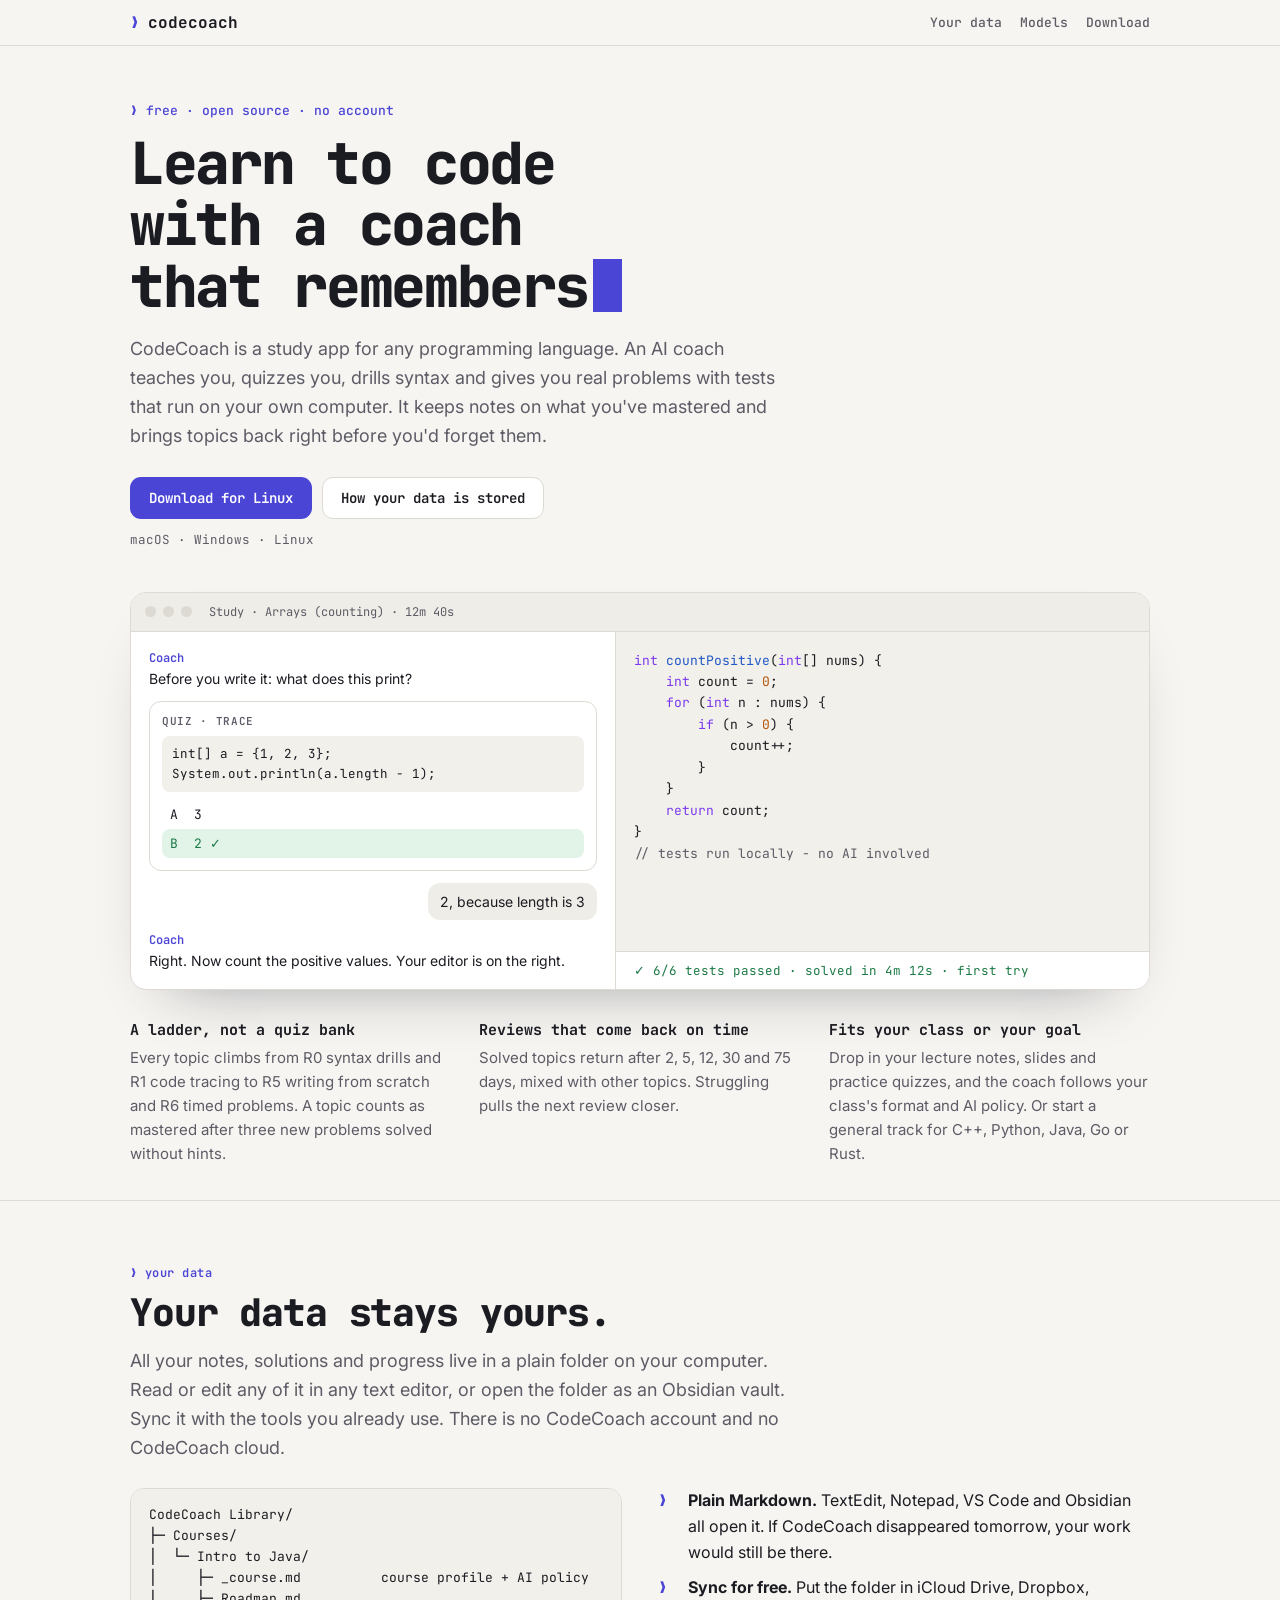
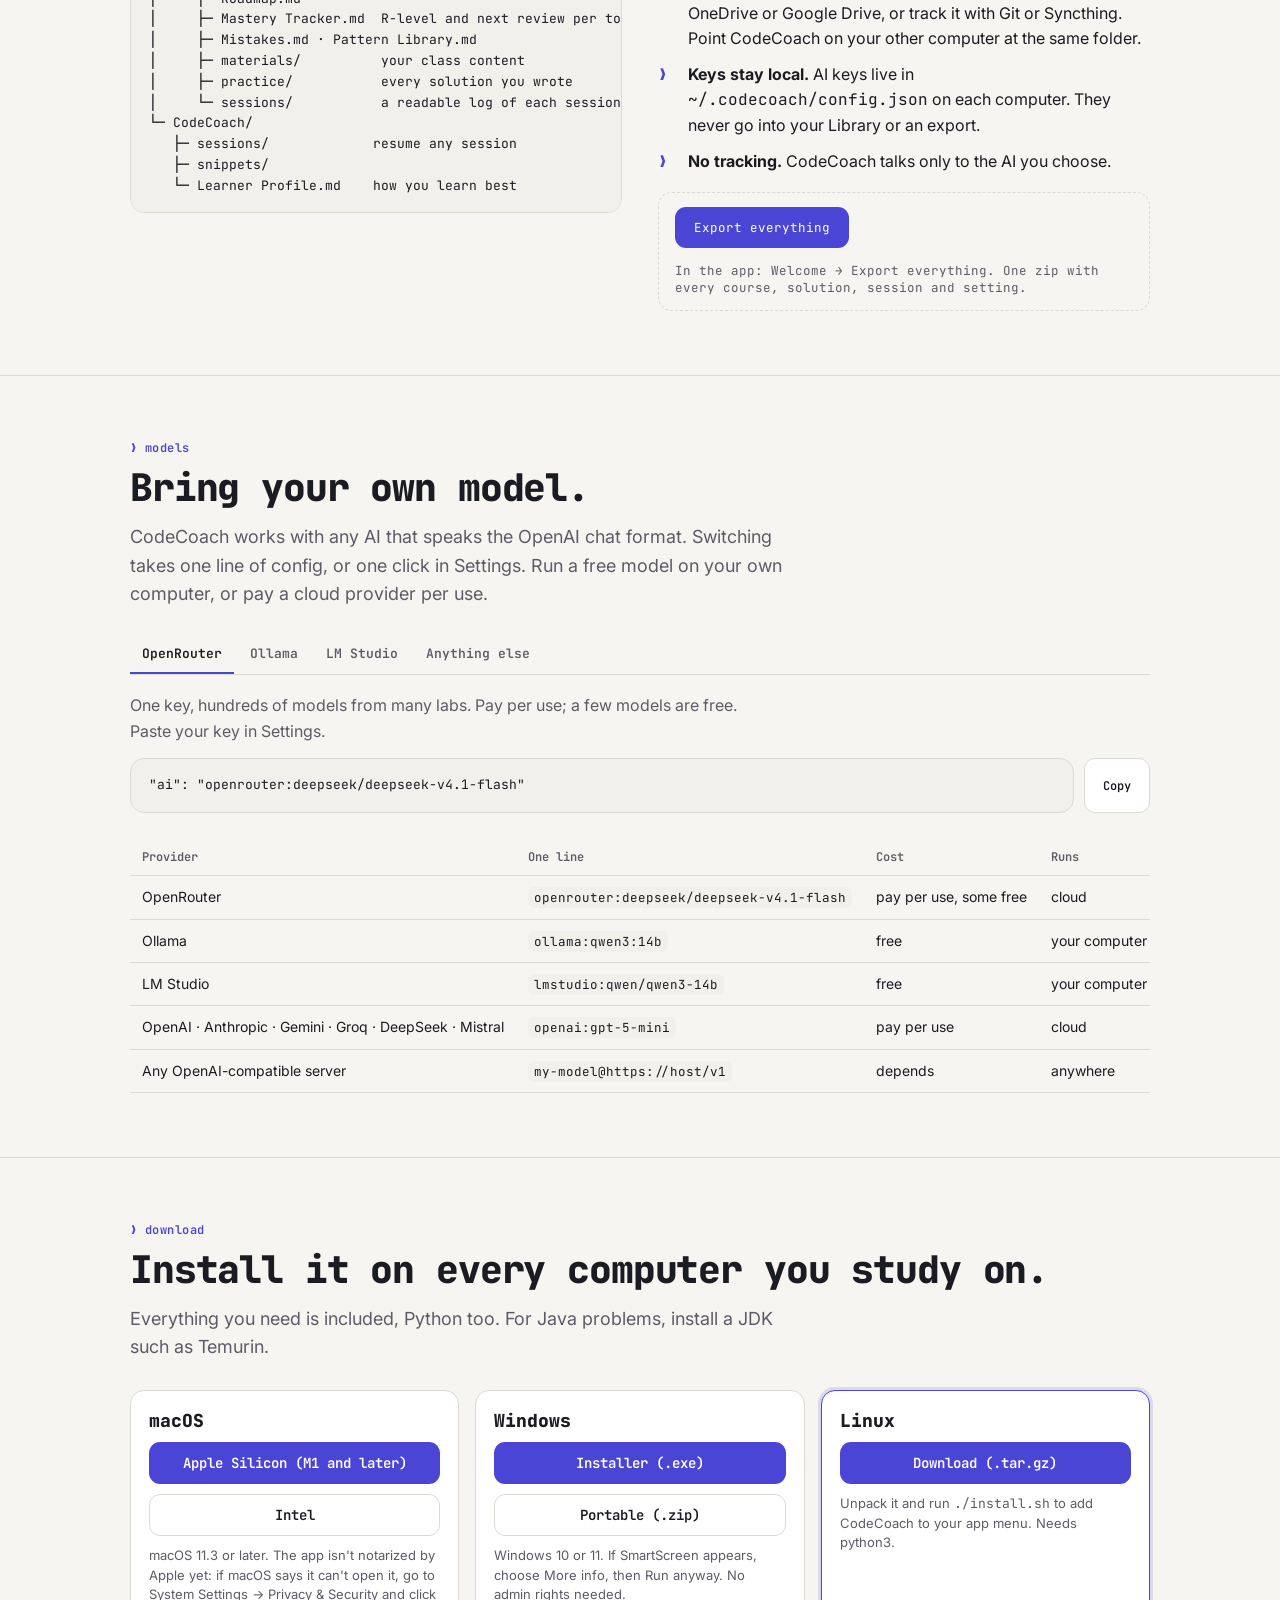
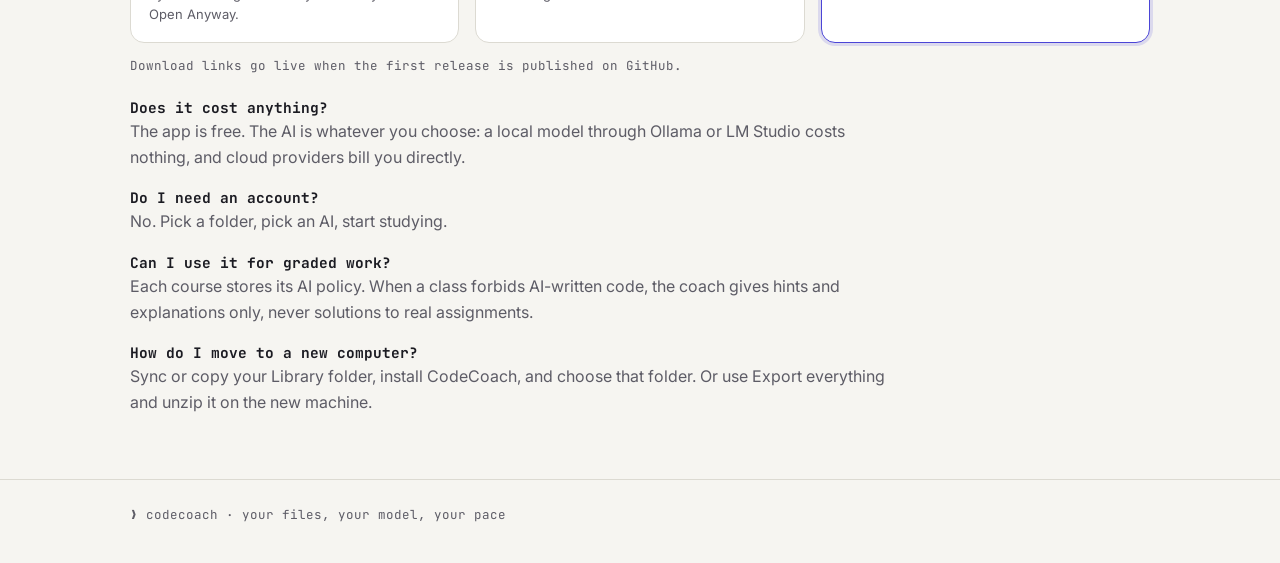
==== site/index.html @ cb44ed0d "CodeCoach 3.0" ====
<!doctype html>
<html lang="en" data-repo="">
<head>
<meta charset="utf-8">
<meta name="viewport" content="width=device-width, initial-scale=1, viewport-fit=cover">
<meta name="description" content="CodeCoach: a free study app for learning to code. Your notes stay in a plain folder you own, and you pick the AI.">
<link rel="icon" href="icon.png">
<title>CodeCoach</title>
<link rel="preconnect" href="https://fonts.googleapis.com">
<link rel="preconnect" href="https://fonts.gstatic.com" crossorigin>
<link rel="stylesheet" href="https://fonts.googleapis.com/css2?family=Inter:wght@400;500;600&family=JetBrains+Mono:wght@400;500;700;800&display=swap">
<style>
/* Layout: one reading column with a wide "app window" moment in the hero; sections separated by hairlines, mono labels as terminal prompts. */
:root {
  --bg: #f6f5f1; --surface: #ffffff; --surface-2: #eeede7; --line: #dcdad2;
  --text: #1b1b22; --muted: #5d5c66; --accent: #4b45d6; --accent-ink: #ffffff;
  --good: #1d7a46; --good-bg: #e2f3e8; --code-bg: #f1f0ea; --syn-kw: #7c3aed; --syn-str: #0f7a5a; --syn-num: #b4540a; --syn-fn: #2257c7;
  --display: "JetBrains Mono", ui-monospace, "SF Mono", Menlo, Consolas, monospace;
  --body: "Inter", system-ui, -apple-system, "Segoe UI", Roboto, sans-serif;
  --mono: "JetBrains Mono", ui-monospace, "SF Mono", Menlo, Consolas, monospace;
  --radius: 14px;
}
@media (prefers-color-scheme: dark) {
  :root:not([data-theme="light"]) {
    --bg: #111118; --surface: #191922; --surface-2: #22222d; --line: #2e2e3b;
    --text: #ececf2; --muted: #a2a1b0; --accent: #8f8bff; --accent-ink: #12121a;
    --good: #5fd69a; --good-bg: #173326; --code-bg: #15151d; --syn-kw: #c49bff; --syn-str: #6fe0b4; --syn-num: #ffb366; --syn-fn: #7fb2ff;
    color-scheme: dark;
  }
}
:root[data-theme="dark"] {
  --bg: #111118; --surface: #191922; --surface-2: #22222d; --line: #2e2e3b;
  --text: #ececf2; --muted: #a2a1b0; --accent: #8f8bff; --accent-ink: #12121a;
  --good: #5fd69a; --good-bg: #173326; --code-bg: #15151d; --syn-kw: #c49bff; --syn-str: #6fe0b4; --syn-num: #ffb366; --syn-fn: #7fb2ff;
  color-scheme: dark;
}
* { box-sizing: border-box; }
body { background: var(--bg); color: var(--text); font: 16px/1.6 var(--body); margin: 0; }
a { color: var(--accent); }
code, pre { font-family: var(--mono); }
.wrap { max-width: 1060px; margin: 0 auto; padding-inline: 20px; }
:focus-visible { outline: 2px solid var(--accent); outline-offset: 3px; border-radius: 6px; }

/* nav */
.nav { position: sticky; top: env(safe-area-inset-top, 0px); z-index: 5; background: var(--bg); border-bottom: 1px solid var(--line); }
.nav .wrap { display: flex; align-items: center; gap: 22px; padding-block: 12px; flex-wrap: wrap; }
.brand { font: 700 16px var(--display); color: var(--text); text-decoration: none; display: flex; align-items: center; gap: 8px; }
.brand b { color: var(--accent); }
.nav .links { display: flex; gap: 18px; margin-left: auto; flex-wrap: wrap; }
.nav .links a { color: var(--muted); text-decoration: none; font: 500 13px var(--mono); }
.nav .links a:hover { color: var(--text); }

/* buttons */
.btn { display: inline-flex; align-items: center; gap: 8px; padding: 11px 18px; border-radius: 11px; font: 600 14px var(--mono); text-decoration: none;
  border: 1px solid var(--line); color: var(--text); background: var(--surface); cursor: pointer; }
.btn.primary { background: var(--accent); color: var(--accent-ink); border-color: transparent; }
.btn:hover { filter: brightness(1.05); }
.row { display: flex; gap: 10px; flex-wrap: wrap; align-items: center; }

/* hero */
.hero { padding-block: 56px 20px; }
.prompt { font: 500 13px var(--mono); color: var(--accent); margin: 0 0 14px; }
h1 { font: 800 clamp(32px, 5.4vw, 58px)/1.06 var(--display); letter-spacing: -0.04em; margin: 0 0 18px; text-wrap: balance; max-width: 15ch; }
h1 .caret { display: inline-block; width: .5em; height: .9em; background: var(--accent); vertical-align: -0.08em; margin-left: .1em; animation: blink 1.1s steps(1) 4; }
@keyframes blink { 50% { opacity: 0; } }
.lead { font-size: 18px; color: var(--muted); max-width: 60ch; margin: 0 0 26px; }
.hero .note { font: 12.5px var(--mono); color: var(--muted); margin-top: 12px; }

/* app window mock */
.window { margin-top: 44px; border: 1px solid var(--line); border-radius: 16px; background: var(--surface); overflow: hidden; box-shadow: 0 30px 60px -40px rgba(20, 20, 40, .45); }
.window .bar { display: flex; gap: 7px; padding: 11px 14px; border-bottom: 1px solid var(--line); background: var(--surface-2); align-items: center; }
.window .bar i { width: 11px; height: 11px; border-radius: 50%; background: var(--line); display: block; }
.window .bar span { margin-left: 10px; font: 12px var(--mono); color: var(--muted); }
.panes { display: grid; grid-template-columns: 1fr 1.1fr; min-height: 300px; }
.chat { padding: 18px; display: flex; flex-direction: column; gap: 12px; border-right: 1px solid var(--line); min-width: 0; }
.msg { font-size: 14px; line-height: 1.5; max-width: 95%; }
.msg.coach { color: var(--text); }
.msg.coach b { font: 600 12px var(--mono); color: var(--accent); display: block; margin-bottom: 2px; }
.msg.you { align-self: flex-end; background: var(--surface-2); padding: 8px 12px; border-radius: 12px; }
.card { border: 1px solid var(--line); border-radius: 12px; padding: 12px; font-size: 13.5px; }
.card .k { font: 600 11px var(--mono); color: var(--muted); text-transform: uppercase; letter-spacing: .06em; }
.card code { display: block; white-space: pre; overflow-x: auto; background: var(--code-bg); padding: 8px 10px; border-radius: 8px; margin: 8px 0; font-size: 12.5px; }
.opt { display: flex; gap: 8px; align-items: center; padding: 6px 8px; border-radius: 8px; font: 13px var(--mono); }
.opt.right { background: var(--good-bg); color: var(--good); }
.editor { background: var(--code-bg); display: flex; flex-direction: column; min-width: 0; }
.editor pre { margin: 0; padding: 18px; font-size: 13px; line-height: 1.65; overflow-x: auto; flex: 1; }
.kw { color: var(--syn-kw); } .st { color: var(--syn-str); } .nm { color: var(--syn-num); } .fn { color: var(--syn-fn); } .cm { color: var(--muted); }
.tests { border-top: 1px solid var(--line); padding: 10px 18px; font: 12.5px var(--mono); color: var(--good); background: var(--surface); }

/* sections */
section.sec { border-top: 1px solid var(--line); padding-block: 64px; }
.label { font: 600 12px var(--mono); color: var(--accent); letter-spacing: .04em; margin: 0 0 10px; }
h2 { font: 800 clamp(26px, 3.6vw, 38px)/1.12 var(--display); letter-spacing: -0.03em; margin: 0 0 14px; text-wrap: balance; }
h3 { font: 700 15px var(--mono); margin: 0 0 6px; }
p { margin: 0 0 14px; }
.cols { display: grid; grid-template-columns: repeat(3, minmax(0, 1fr)); gap: 28px; margin-top: 30px; }
.cols p { color: var(--muted); font-size: 15px; }
.split { display: grid; grid-template-columns: 1fr 1fr; gap: 36px; align-items: start; margin-top: 26px; }
.split > * { min-width: 0; }
pre.block { background: var(--code-bg); border: 1px solid var(--line); border-radius: var(--radius); padding: 16px 18px; font-size: 13px; line-height: 1.6; overflow-x: auto; margin: 0; }
ul.plain { list-style: none; padding: 0; margin: 0; display: grid; gap: 10px; }
ul.plain li { display: grid; grid-template-columns: 22px 1fr; gap: 8px; }
ul.plain li::before { content: "❯"; color: var(--accent); font-family: var(--mono); }
.export { display: flex; gap: 14px; align-items: center; flex-wrap: wrap; margin-top: 18px; padding: 14px 16px; border: 1px dashed var(--line); border-radius: var(--radius); }
.export .btn { pointer-events: none; }
.export span { font: 12.5px var(--mono); color: var(--muted); }

/* models */
.tabs { display: flex; gap: 4px; flex-wrap: wrap; border-bottom: 1px solid var(--line); margin-top: 26px; }
.tabs button { font: 600 13px var(--mono); color: var(--muted); background: none; border: 0; border-bottom: 2px solid transparent; padding: 10px 12px; cursor: pointer; }
.tabs button[aria-selected="true"] { color: var(--text); border-bottom-color: var(--accent); }
.tabpanel { padding-top: 18px; }
.tabpanel p { color: var(--muted); max-width: 64ch; }
.line { display: flex; gap: 10px; align-items: stretch; flex-wrap: wrap; }
.line pre { flex: 1; min-width: 0; }
.copy { font: 600 12px var(--mono); }
table { border-collapse: collapse; width: 100%; font-size: 14px; }
.tablewrap { overflow-x: auto; margin-top: 26px; }
th, td { text-align: left; padding: 10px 12px; border-bottom: 1px solid var(--line); white-space: nowrap; }
th { font: 600 12px var(--mono); color: var(--muted); }
td code { font-size: 12.5px; background: var(--code-bg); padding: 2px 6px; border-radius: 6px; }

/* downloads */
.dl { display: grid; grid-template-columns: repeat(3, minmax(0, 1fr)); gap: 16px; margin-top: 28px; }
.dl > div { border: 1px solid var(--line); border-radius: var(--radius); padding: 18px; background: var(--surface); display: flex; flex-direction: column; gap: 10px; min-width: 0; }
.dl > div.mine { border-color: var(--accent); box-shadow: 0 0 0 3px color-mix(in srgb, var(--accent) 16%, transparent); }
.dl .os { font: 800 18px var(--display); }
.dl .btn { justify-content: center; }
.dl small { color: var(--muted); font-size: 13px; line-height: 1.5; }
.pending { font: 12.5px var(--mono); color: var(--muted); margin-top: 14px; }
.faq { display: grid; gap: 18px; margin-top: 24px; max-width: 760px; }
.faq b { display: block; font: 700 14.5px var(--mono); margin-bottom: 2px; }
.faq p { color: var(--muted); margin: 0; }
footer { border-top: 1px solid var(--line); padding-block: 26px 40px; font: 12.5px var(--mono); color: var(--muted); }

@media (max-width: 820px) {
  .panes, .split, .cols, .dl { grid-template-columns: 1fr; }
  .chat { border-right: 0; border-bottom: 1px solid var(--line); }
  .nav .links { margin-left: 0; }
}
@media (prefers-reduced-motion: reduce) { h1 .caret { animation: none; } }
</style>

</head>
<body>
<header class="nav">
  <div class="wrap">
    <a class="brand" href="#top"><b>❯</b> codecoach</a>
    <nav class="links">
      <a href="#data">Your data</a>
      <a href="#models">Models</a>
      <a href="#download">Download</a>
      <a href="#" id="srcLink">Source</a>
    </nav>
  </div>
</header>

<main id="top">
  <div class="wrap hero">
    <p class="prompt">❯ free · open source · no account</p>
    <h1>Learn to code with a coach that remembers<span class="caret"></span></h1>
    <p class="lead">CodeCoach is a study app for any programming language. An AI coach teaches you, quizzes you, drills syntax and gives you real problems with tests that run on your own computer. It keeps notes on what you've mastered and brings topics back right before you'd forget them.</p>
    <div class="row">
      <a class="btn primary" id="heroDl" href="#download">Download</a>
      <a class="btn" href="#data">How your data is stored</a>
    </div>
    <p class="note" id="heroNote">macOS · Windows · Linux</p>

    <div class="window" aria-label="CodeCoach app, example study session">
      <div class="bar"><i></i><i></i><i></i><span>Study · Arrays (counting) · 12m 40s</span></div>
      <div class="panes">
        <div class="chat">
          <div class="msg coach"><b>Coach</b>Before you write it: what does this print?</div>
          <div class="card">
            <div class="k">Quiz · trace</div>
            <code>int[] a = {1, 2, 3};
System.out.println(a.length - 1);</code>
            <div class="opt">A&nbsp; 3</div>
            <div class="opt right">B&nbsp; 2 ✓</div>
          </div>
          <div class="msg you">2, because length is 3</div>
          <div class="msg coach"><b>Coach</b>Right. Now count the positive values. Your editor is on the right.</div>
        </div>
        <div class="editor">
<pre><span class="kw">int</span> <span class="fn">countPositive</span>(<span class="kw">int</span>[] nums) {
    <span class="kw">int</span> count = <span class="nm">0</span>;
    <span class="kw">for</span> (<span class="kw">int</span> n : nums) {
        <span class="kw">if</span> (n &gt; <span class="nm">0</span>) {
            count++;
        }
    }
    <span class="kw">return</span> count;
}
<span class="cm">// tests run locally - no AI involved</span></pre>
          <div class="tests">✓ 6/6 tests passed · solved in 4m 12s · first try</div>
        </div>
      </div>
    </div>

    <div class="cols">
      <div><h3>A ladder, not a quiz bank</h3><p>Every topic climbs from R0 syntax drills and R1 code tracing to R5 writing from scratch and R6 timed problems. A topic counts as mastered after three new problems solved without hints.</p></div>
      <div><h3>Reviews that come back on time</h3><p>Solved topics return after 2, 5, 12, 30 and 75 days, mixed with other topics. Struggling pulls the next review closer.</p></div>
      <div><h3>Fits your class or your goal</h3><p>Drop in your lecture notes, slides and practice quizzes, and the coach follows your class's format and AI policy. Or start a general track for C++, Python, Java, Go or Rust.</p></div>
    </div>
  </div>

  <section class="sec" id="data">
    <div class="wrap">
      <p class="label">❯ your data</p>
      <h2>Your data stays yours.</h2>
      <p class="lead">All your notes, solutions and progress live in a plain folder on your computer. Read or edit any of it in any text editor, or open the folder as an Obsidian vault. Sync it with the tools you already use. There is no CodeCoach account and no CodeCoach cloud.</p>
      <div class="split">
        <pre class="block" aria-label="Library folder layout">CodeCoach Library/
├─ Courses/
│  └─ Intro to Java/
│     ├─ _course.md          course profile + AI policy
│     ├─ Roadmap.md
│     ├─ Mastery Tracker.md  R-level and next review per topic
│     ├─ Mistakes.md · Pattern Library.md
│     ├─ materials/          your class content
│     ├─ practice/           every solution you wrote
│     └─ sessions/           a readable log of each session
└─ CodeCoach/
   ├─ sessions/             resume any session
   ├─ snippets/
   └─ Learner Profile.md    how you learn best</pre>
        <div>
          <ul class="plain">
            <li><span><b>Plain Markdown.</b> TextEdit, Notepad, VS Code and Obsidian all open it. If CodeCoach disappeared tomorrow, your work would still be there.</span></li>
            <li><span><b>Sync for free.</b> Put the folder in iCloud Drive, Dropbox, OneDrive or Google Drive, or track it with Git or Syncthing. Point CodeCoach on your other computer at the same folder.</span></li>
            <li><span><b>Keys stay local.</b> AI keys live in <code>~/.codecoach/config.json</code> on each computer. They never go into your Library or an export.</span></li>
            <li><span><b>No tracking.</b> CodeCoach talks only to the AI you choose.</span></li>
          </ul>
          <div class="export">
            <span class="btn primary" aria-hidden="true">Export everything</span>
            <span>In the app: Welcome → Export everything. One zip with every course, solution, session and setting.</span>
          </div>
        </div>
      </div>
    </div>
  </section>

  <section class="sec" id="models">
    <div class="wrap">
      <p class="label">❯ models</p>
      <h2>Bring your own model.</h2>
      <p class="lead">CodeCoach works with any AI that speaks the OpenAI chat format. Switching takes one line of config, or one click in Settings. Run a free model on your own computer, or pay a cloud provider per use.</p>
      <div class="tabs" role="tablist" id="tabs">
        <button role="tab" id="t-openrouter" aria-selected="true" aria-controls="p-model">OpenRouter</button>
        <button role="tab" id="t-ollama" aria-selected="false" aria-controls="p-model">Ollama</button>
        <button role="tab" id="t-lmstudio" aria-selected="false" aria-controls="p-model">LM Studio</button>
        <button role="tab" id="t-any" aria-selected="false" aria-controls="p-model">Anything else</button>
      </div>
      <div class="tabpanel" id="p-model" role="tabpanel">
        <p id="modelText"></p>
        <div class="line"><pre class="block" id="modelLine"></pre><button class="btn copy" id="copyBtn" type="button">Copy</button></div>
      </div>
      <div class="tablewrap">
        <table>
          <thead><tr><th>Provider</th><th>One line</th><th>Cost</th><th>Runs</th></tr></thead>
          <tbody>
            <tr><td>OpenRouter</td><td><code>openrouter:deepseek/deepseek-v4.1-flash</code></td><td>pay per use, some free</td><td>cloud</td></tr>
            <tr><td>Ollama</td><td><code>ollama:qwen3:14b</code></td><td>free</td><td>your computer</td></tr>
            <tr><td>LM Studio</td><td><code>lmstudio:qwen/qwen3-14b</code></td><td>free</td><td>your computer</td></tr>
            <tr><td>OpenAI · Anthropic · Gemini · Groq · DeepSeek · Mistral</td><td><code>openai:gpt-5-mini</code></td><td>pay per use</td><td>cloud</td></tr>
            <tr><td>Any OpenAI-compatible server</td><td><code>my-model@https://host/v1</code></td><td>depends</td><td>anywhere</td></tr>
          </tbody>
        </table>
      </div>
    </div>
  </section>

  <section class="sec" id="download">
    <div class="wrap">
      <p class="label">❯ download</p>
      <h2>Install it on every computer you study on.</h2>
      <p class="lead">Everything you need is included, Python too. For Java problems, install a JDK such as Temurin.</p>
      <div class="dl">
        <div id="dl-mac">
          <div class="os">macOS</div>
          <a class="btn primary" data-asset="CodeCoach-macOS-AppleSilicon.dmg" href="#download">Apple Silicon (M1 and later)</a>
          <a class="btn" data-asset="CodeCoach-macOS-Intel.dmg" href="#download">Intel</a>
          <small>macOS 11.3 or later. The app isn't notarized by Apple yet: if macOS says it can't open it, go to System Settings → Privacy &amp; Security and click Open Anyway.</small>
        </div>
        <div id="dl-win">
          <div class="os">Windows</div>
          <a class="btn primary" data-asset="CodeCoach-Windows-Setup.exe" href="#download">Installer (.exe)</a>
          <a class="btn" data-asset="CodeCoach-Windows.zip" href="#download">Portable (.zip)</a>
          <small>Windows 10 or 11. If SmartScreen appears, choose More info, then Run anyway. No admin rights needed.</small>
        </div>
        <div id="dl-linux">
          <div class="os">Linux</div>
          <a class="btn primary" data-asset="CodeCoach-Linux.tar.gz" href="#download">Download (.tar.gz)</a>
          <small>Unpack it and run <code>./install.sh</code> to add CodeCoach to your app menu. Needs python3.</small>
        </div>
      </div>
      <p class="pending" id="pending" hidden>Download links go live when the first release is published on GitHub.</p>

      <div class="faq">
        <div><b>Does it cost anything?</b><p>The app is free. The AI is whatever you choose: a local model through Ollama or LM Studio costs nothing, and cloud providers bill you directly.</p></div>
        <div><b>Do I need an account?</b><p>No. Pick a folder, pick an AI, start studying.</p></div>
        <div><b>Can I use it for graded work?</b><p>Each course stores its AI policy. When a class forbids AI-written code, the coach gives hints and explanations only, never solutions to real assignments.</p></div>
        <div><b>How do I move to a new computer?</b><p>Sync or copy your Library folder, install CodeCoach, and choose that folder. Or use Export everything and unzip it on the new machine.</p></div>
      </div>
    </div>
  </section>
</main>

<footer>
  <div class="wrap">❯ codecoach · your files, your model, your pace</div>
</footer>

<script>
(function () {
  // Download links point at the latest GitHub release of the repo hosting this page (owner.github.io/repo).
  var repo = document.documentElement.getAttribute("data-repo") || "";
  var host = location.hostname, seg = location.pathname.split("/").filter(Boolean)[0];
  if (!repo && /\.github\.io$/.test(host)) repo = host.split(".")[0] + "/" + (seg || host);
  var src = document.getElementById("srcLink");
  if (repo) {
    var base = "https://github.com/" + repo;
    src.href = base;
    document.querySelectorAll("[data-asset]").forEach(function (a) { a.href = base + "/releases/latest/download/" + a.getAttribute("data-asset"); });
  } else {
    src.hidden = true;
    document.getElementById("pending").hidden = false;
  }
  // highlight this visitor's platform
  var ua = navigator.userAgent, os = /Mac/.test(ua) ? "mac" : /Win/.test(ua) ? "win" : /Linux|X11/.test(ua) ? "linux" : "";
  if (os) {
    document.getElementById("dl-" + os).classList.add("mine");
    var first = document.querySelector("#dl-" + os + " [data-asset]");
    var hero = document.getElementById("heroDl");
    hero.textContent = "Download for " + { mac: "macOS", win: "Windows", linux: "Linux" }[os];
    if (repo) hero.href = first.href;
  }
  // model tabs
  var M = {
    openrouter: ["One key, hundreds of models from many labs. Pay per use; a few models are free. Paste your key in Settings.", "\"ai\": \"openrouter:deepseek/deepseek-v4.1-flash\""],
    ollama: ["Free and private. Install Ollama, run `ollama pull qwen3:14b`, and CodeCoach finds it. Pick a model that supports tools, with a 32k context.", "\"ai\": \"ollama:qwen3:14b\""],
    lmstudio: ["Free and private. Download a model in LM Studio, start its local server from the Developer tab, then press Find models in CodeCoach.", "\"ai\": \"lmstudio:qwen/qwen3-14b\""],
    any: ["A provider that launches next year needs no update. Point CodeCoach at its OpenAI-compatible address, or add it once under \"providers\" in config.json.", "\"ai\": \"my-model@https://their-server.example/v1\""]
  };
  var tabs = document.querySelectorAll("#tabs button"), txt = document.getElementById("modelText"), line = document.getElementById("modelLine");
  function show(id) {
    tabs.forEach(function (t) { t.setAttribute("aria-selected", String(t.id === "t-" + id)); });
    txt.textContent = M[id][0]; line.textContent = M[id][1];
  }
  tabs.forEach(function (t) { t.addEventListener("click", function () { show(t.id.slice(2)); }); });
  show("openrouter");
  var copy = document.getElementById("copyBtn");
  copy.addEventListener("click", function () {
    var done = function () { copy.textContent = "Copied"; setTimeout(function () { copy.textContent = "Copy"; }, 1400); };
    try {
      navigator.clipboard.writeText(line.textContent).then(done, function () { selectText(); });
    } catch (e) { selectText(); }
  });
  function selectText() { var r = document.createRange(); r.selectNodeContents(line); var s = getSelection(); s.removeAllRanges(); s.addRange(r); }
})();
</script>
</body>
</html>
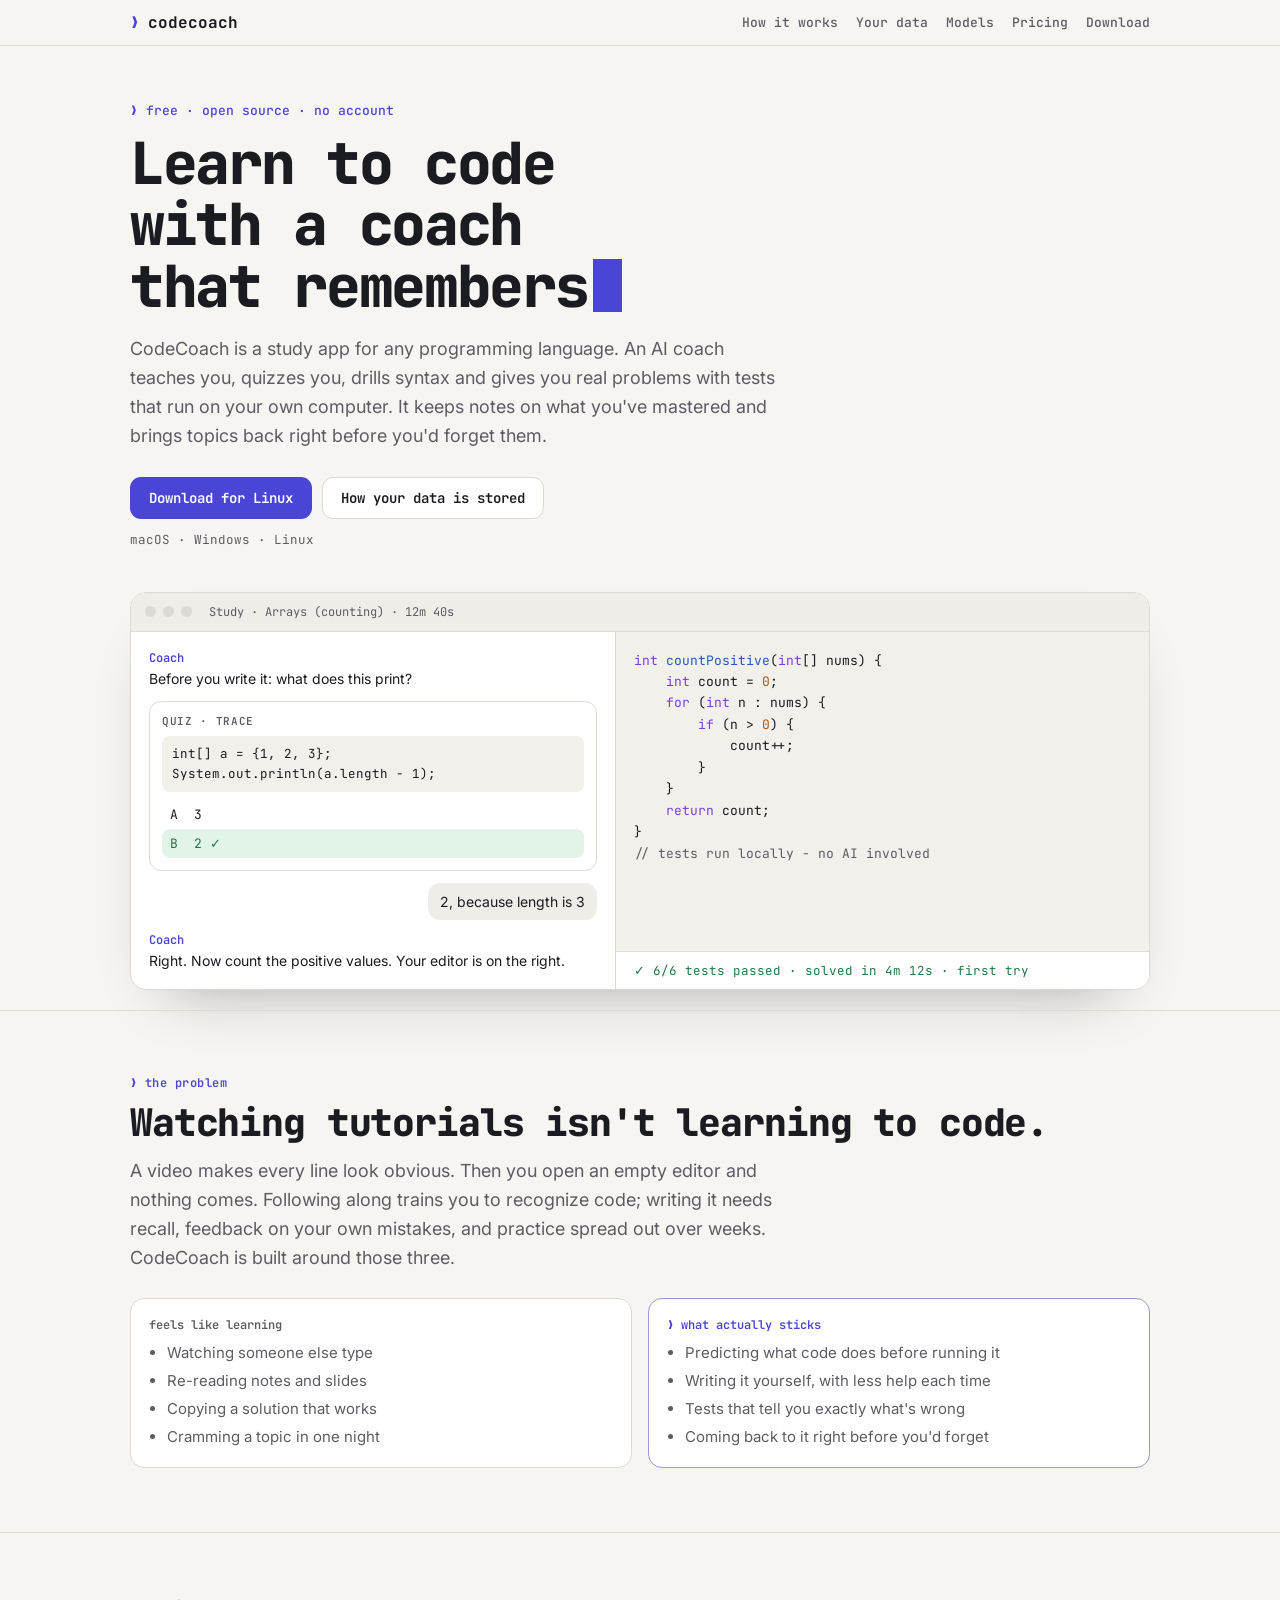
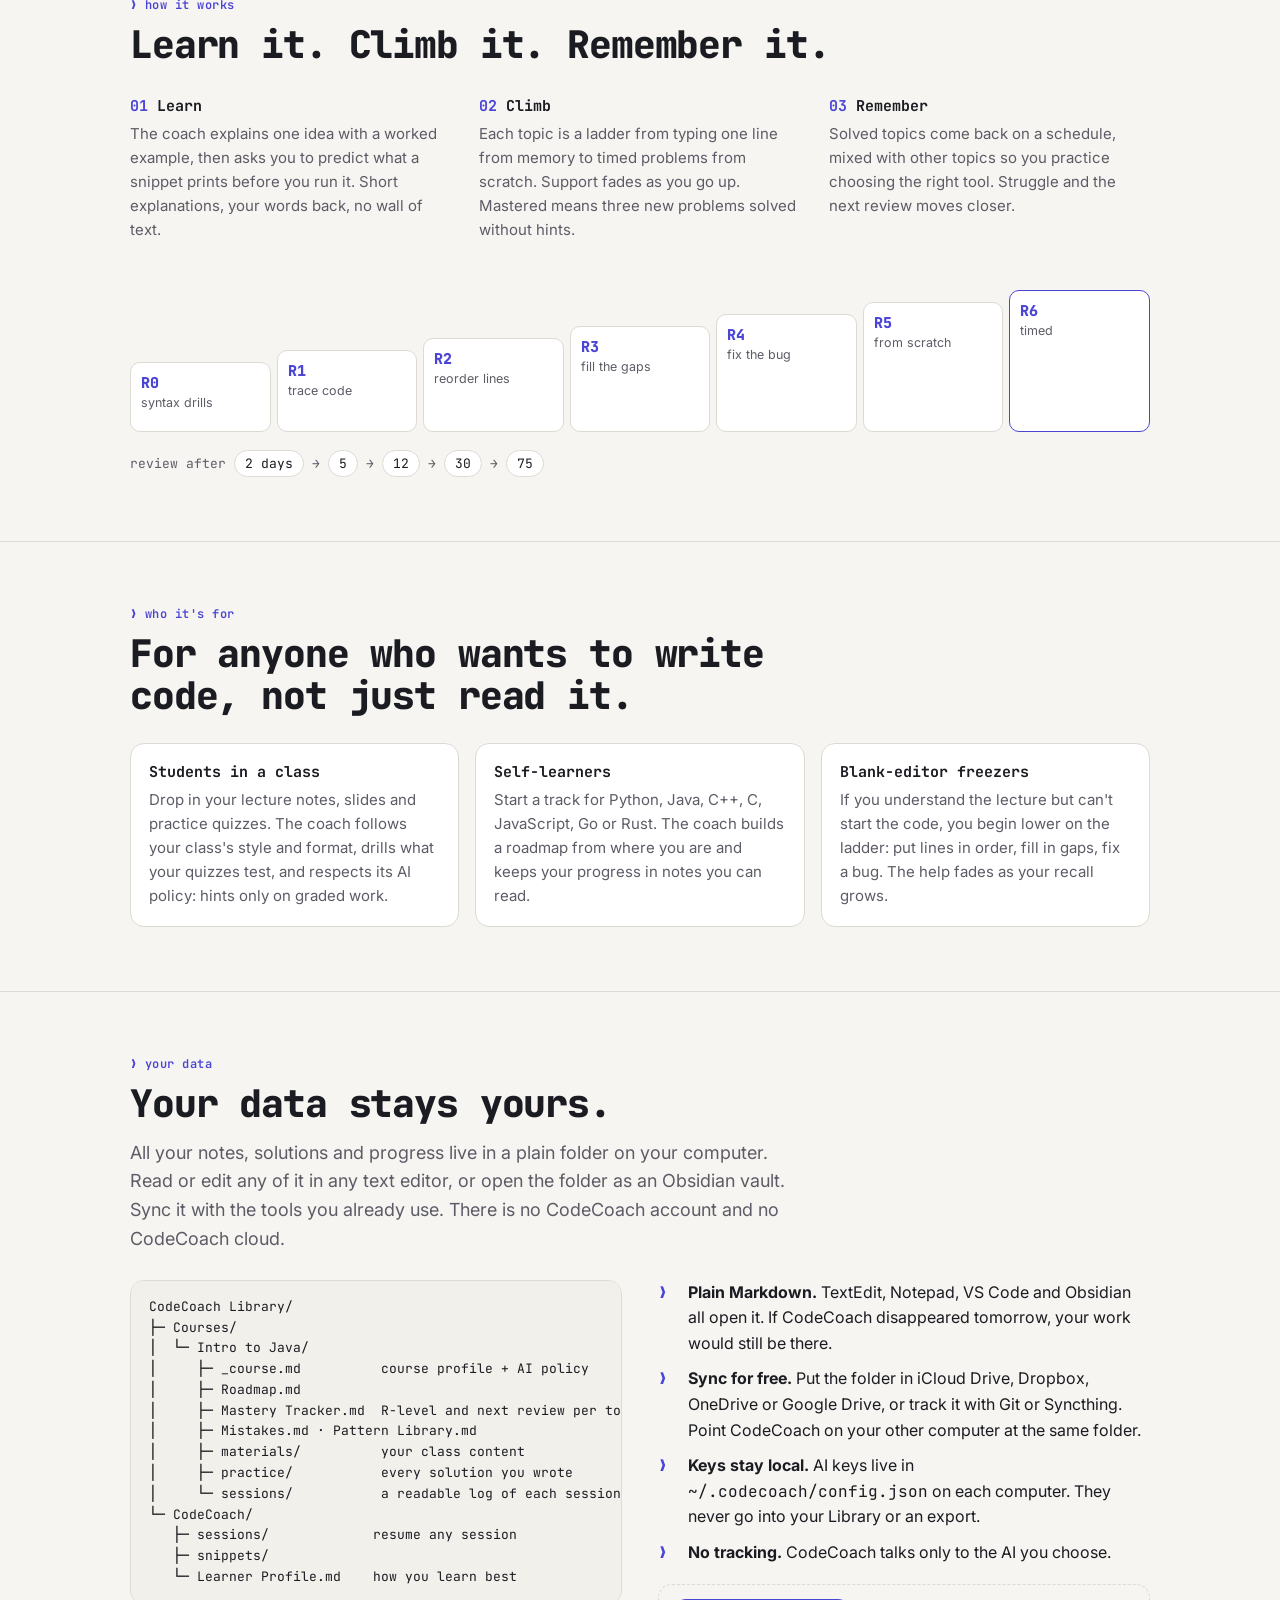
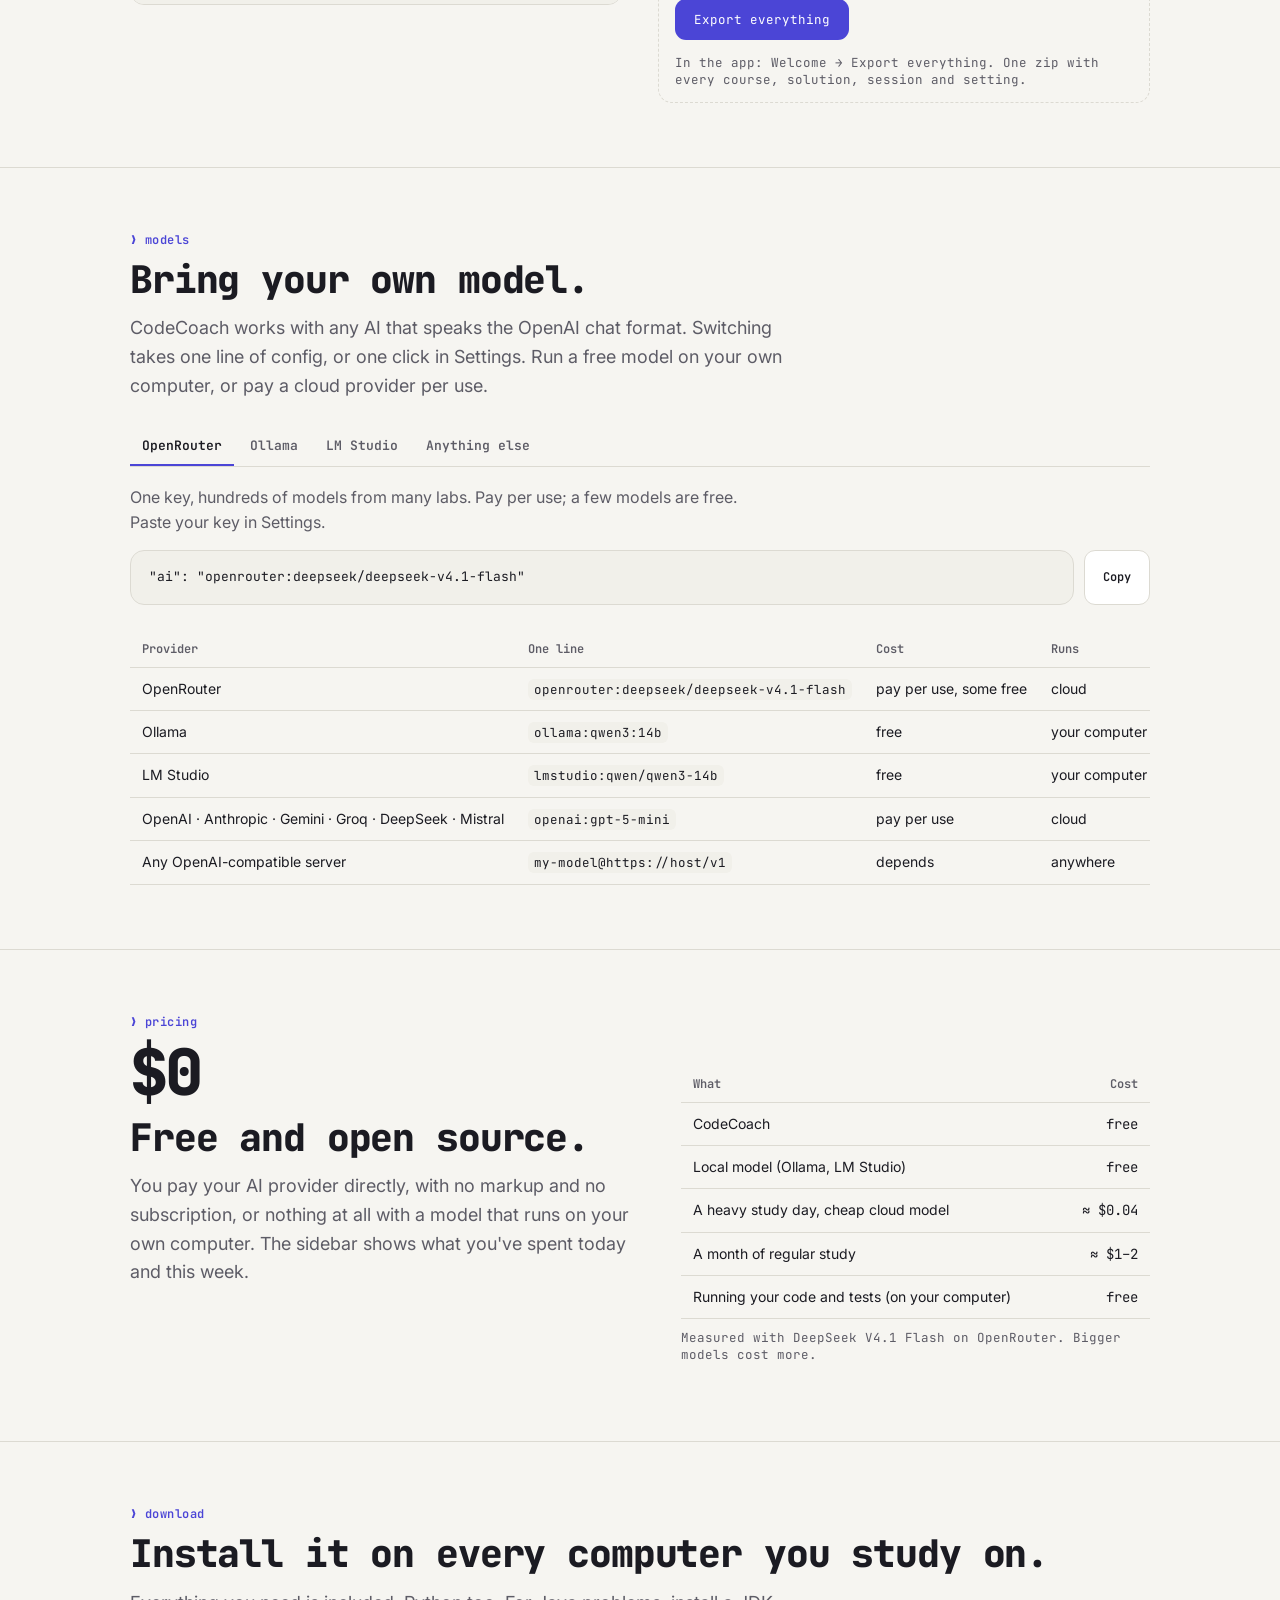
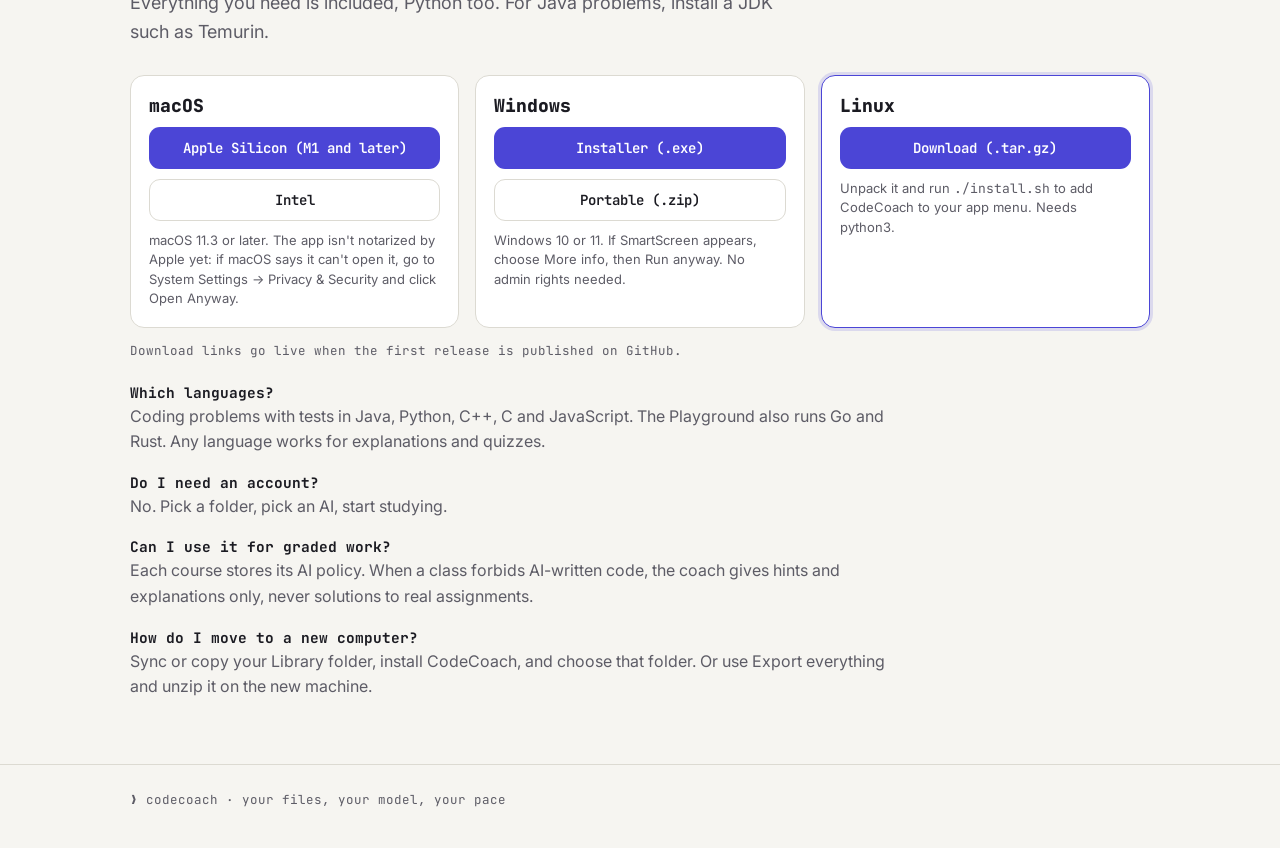
==== commit 858821e5: "CodeCoach 3.1.0" ====
--- a/site/index.html
+++ b/site/index.html
@@ -105,6 +105,35 @@
 .export .btn { pointer-events: none; }
 .export span { font: 12.5px var(--mono); color: var(--muted); }
 
+/* problem / how / who / pricing */
+.contrast { display: grid; grid-template-columns: 1fr 1fr; gap: 16px; margin-top: 26px; }
+.contrast > div { border: 1px solid var(--line); border-radius: var(--radius); padding: 18px; background: var(--surface); min-width: 0; }
+.contrast .k { font: 600 12px var(--mono); color: var(--muted); margin-bottom: 8px; }
+.contrast .yes { border-color: color-mix(in srgb, var(--accent) 45%, var(--line)); }
+.contrast .yes .k { color: var(--accent); }
+.contrast ul { margin: 0; padding-left: 18px; color: var(--muted); font-size: 15px; }
+.contrast li + li { margin-top: 4px; }
+.steps { display: grid; grid-template-columns: repeat(3, minmax(0, 1fr)); gap: 28px; margin-top: 30px; counter-reset: step; }
+.steps > div { min-width: 0; }
+.steps h3::before { counter-increment: step; content: "0" counter(step) "  "; color: var(--accent); }
+.steps p { color: var(--muted); font-size: 15px; }
+.ladder { display: grid; grid-template-columns: repeat(7, minmax(0, 1fr)); gap: 6px; margin-top: 34px; align-items: end; }
+.ladder div { border: 1px solid var(--line); border-radius: 10px; padding: 10px; background: var(--surface); font-size: 12.5px; color: var(--muted); min-width: 0; }
+.ladder b { display: block; font: 800 15px var(--display); color: var(--accent); }
+.ladder div:nth-child(1) { min-height: 70px; } .ladder div:nth-child(2) { min-height: 82px; } .ladder div:nth-child(3) { min-height: 94px; }
+.ladder div:nth-child(4) { min-height: 106px; } .ladder div:nth-child(5) { min-height: 118px; } .ladder div:nth-child(6) { min-height: 130px; }
+.ladder div:nth-child(7) { min-height: 142px; border-color: var(--accent); }
+.gaps { display: flex; flex-wrap: wrap; gap: 8px; align-items: center; margin-top: 18px; font: 13px var(--mono); color: var(--muted); }
+.gaps span { border: 1px solid var(--line); border-radius: 999px; padding: 4px 10px; background: var(--surface); color: var(--text); }
+.who { display: grid; grid-template-columns: repeat(3, minmax(0, 1fr)); gap: 16px; margin-top: 26px; }
+.who > div { border: 1px solid var(--line); border-radius: var(--radius); padding: 18px; background: var(--surface); min-width: 0; }
+.who p { color: var(--muted); font-size: 15px; margin: 0; }
+.price { display: grid; grid-template-columns: 1.1fr 1fr; gap: 36px; align-items: start; margin-top: 10px; }
+.price > * { min-width: 0; }
+.price .big { font: 800 clamp(40px, 6vw, 64px)/1 var(--display); letter-spacing: -0.04em; margin: 0 0 12px; }
+.price td { white-space: normal; }
+.price td:last-child, .price th:last-child { text-align: right; font-family: var(--mono); white-space: nowrap; }
+
 /* models */
 .tabs { display: flex; gap: 4px; flex-wrap: wrap; border-bottom: 1px solid var(--line); margin-top: 26px; }
 .tabs button { font: 600 13px var(--mono); color: var(--muted); background: none; border: 0; border-bottom: 2px solid transparent; padding: 10px 12px; cursor: pointer; }
@@ -134,7 +163,9 @@
 footer { border-top: 1px solid var(--line); padding-block: 26px 40px; font: 12.5px var(--mono); color: var(--muted); }
 
 @media (max-width: 820px) {
-  .panes, .split, .cols, .dl { grid-template-columns: 1fr; }
+  .panes, .split, .cols, .dl, .contrast, .steps, .who, .price { grid-template-columns: 1fr; }
+  .ladder { grid-template-columns: repeat(2, minmax(0, 1fr)); }
+  .ladder div { min-height: 0 !important; }
   .chat { border-right: 0; border-bottom: 1px solid var(--line); }
   .nav .links { margin-left: 0; }
 }
@@ -147,8 +178,10 @@
   <div class="wrap">
     <a class="brand" href="#top"><b>❯</b> codecoach</a>
     <nav class="links">
+      <a href="#how">How it works</a>
       <a href="#data">Your data</a>
       <a href="#models">Models</a>
+      <a href="#pricing">Pricing</a>
       <a href="#download">Download</a>
       <a href="#" id="srcLink">Source</a>
     </nav>
@@ -197,12 +230,59 @@
       </div>
     </div>
 
-    <div class="cols">
-      <div><h3>A ladder, not a quiz bank</h3><p>Every topic climbs from R0 syntax drills and R1 code tracing to R5 writing from scratch and R6 timed problems. A topic counts as mastered after three new problems solved without hints.</p></div>
-      <div><h3>Reviews that come back on time</h3><p>Solved topics return after 2, 5, 12, 30 and 75 days, mixed with other topics. Struggling pulls the next review closer.</p></div>
-      <div><h3>Fits your class or your goal</h3><p>Drop in your lecture notes, slides and practice quizzes, and the coach follows your class's format and AI policy. Or start a general track for C++, Python, Java, Go or Rust.</p></div>
-    </div>
   </div>
+
+  <section class="sec" id="why">
+    <div class="wrap">
+      <p class="label">❯ the problem</p>
+      <h2>Watching tutorials isn't learning to code.</h2>
+      <p class="lead">A video makes every line look obvious. Then you open an empty editor and nothing comes. Following along trains you to recognize code; writing it needs recall, feedback on your own mistakes, and practice spread out over weeks. CodeCoach is built around those three.</p>
+      <div class="contrast">
+        <div>
+          <div class="k">feels like learning</div>
+          <ul><li>Watching someone else type</li><li>Re-reading notes and slides</li><li>Copying a solution that works</li><li>Cramming a topic in one night</li></ul>
+        </div>
+        <div class="yes">
+          <div class="k">❯ what actually sticks</div>
+          <ul><li>Predicting what code does before running it</li><li>Writing it yourself, with less help each time</li><li>Tests that tell you exactly what's wrong</li><li>Coming back to it right before you'd forget</li></ul>
+        </div>
+      </div>
+    </div>
+  </section>
+
+  <section class="sec" id="how">
+    <div class="wrap">
+      <p class="label">❯ how it works</p>
+      <h2>Learn it. Climb it. Remember it.</h2>
+      <div class="steps">
+        <div><h3>Learn</h3><p>The coach explains one idea with a worked example, then asks you to predict what a snippet prints before you run it. Short explanations, your words back, no wall of text.</p></div>
+        <div><h3>Climb</h3><p>Each topic is a ladder from typing one line from memory to timed problems from scratch. Support fades as you go up. Mastered means three new problems solved without hints.</p></div>
+        <div><h3>Remember</h3><p>Solved topics come back on a schedule, mixed with other topics so you practice choosing the right tool. Struggle and the next review moves closer.</p></div>
+      </div>
+      <div class="ladder" aria-label="The mastery ladder, R0 to R6">
+        <div><b>R0</b>syntax drills</div>
+        <div><b>R1</b>trace code</div>
+        <div><b>R2</b>reorder lines</div>
+        <div><b>R3</b>fill the gaps</div>
+        <div><b>R4</b>fix the bug</div>
+        <div><b>R5</b>from scratch</div>
+        <div><b>R6</b>timed</div>
+      </div>
+      <div class="gaps" aria-label="Review schedule">review after <span>2 days</span>→<span>5</span>→<span>12</span>→<span>30</span>→<span>75</span></div>
+    </div>
+  </section>
+
+  <section class="sec" id="who">
+    <div class="wrap">
+      <p class="label">❯ who it's for</p>
+      <h2>For anyone who wants to write code, not just read it.</h2>
+      <div class="who">
+        <div><h3>Students in a class</h3><p>Drop in your lecture notes, slides and practice quizzes. The coach follows your class's style and format, drills what your quizzes test, and respects its AI policy: hints only on graded work.</p></div>
+        <div><h3>Self-learners</h3><p>Start a track for Python, Java, C++, C, JavaScript, Go or Rust. The coach builds a roadmap from where you are and keeps your progress in notes you can read.</p></div>
+        <div><h3>Blank-editor freezers</h3><p>If you understand the lecture but can't start the code, you begin lower on the ladder: put lines in order, fill in gaps, fix a bug. The help fades as your recall grows.</p></div>
+      </div>
+    </div>
+  </section>
 
   <section class="sec" id="data">
     <div class="wrap">
@@ -270,6 +350,32 @@
     </div>
   </section>
 
+  <section class="sec" id="pricing">
+    <div class="wrap">
+      <p class="label">❯ pricing</p>
+      <div class="price">
+        <div>
+          <p class="big">$0</p>
+          <h2>Free and open source.</h2>
+          <p class="lead">You pay your AI provider directly, with no markup and no subscription, or nothing at all with a model that runs on your own computer. The sidebar shows what you've spent today and this week.</p>
+        </div>
+        <div class="tablewrap">
+          <table>
+            <thead><tr><th>What</th><th>Cost</th></tr></thead>
+            <tbody>
+              <tr><td>CodeCoach</td><td>free</td></tr>
+              <tr><td>Local model (Ollama, LM Studio)</td><td>free</td></tr>
+              <tr><td>A heavy study day, cheap cloud model</td><td>≈ $0.04</td></tr>
+              <tr><td>A month of regular study</td><td>≈ $1–2</td></tr>
+              <tr><td>Running your code and tests (on your computer)</td><td>free</td></tr>
+            </tbody>
+          </table>
+          <p class="note" style="font: 12.5px var(--mono); color: var(--muted); margin-top: 10px;">Measured with DeepSeek V4.1 Flash on OpenRouter. Bigger models cost more.</p>
+        </div>
+      </div>
+    </div>
+  </section>
+
   <section class="sec" id="download">
     <div class="wrap">
       <p class="label">❯ download</p>
@@ -297,7 +403,7 @@
       <p class="pending" id="pending" hidden>Download links go live when the first release is published on GitHub.</p>
 
       <div class="faq">
-        <div><b>Does it cost anything?</b><p>The app is free. The AI is whatever you choose: a local model through Ollama or LM Studio costs nothing, and cloud providers bill you directly.</p></div>
+        <div><b>Which languages?</b><p>Coding problems with tests in Java, Python, C++, C and JavaScript. The Playground also runs Go and Rust. Any language works for explanations and quizzes.</p></div>
         <div><b>Do I need an account?</b><p>No. Pick a folder, pick an AI, start studying.</p></div>
         <div><b>Can I use it for graded work?</b><p>Each course stores its AI policy. When a class forbids AI-written code, the coach gives hints and explanations only, never solutions to real assignments.</p></div>
         <div><b>How do I move to a new computer?</b><p>Sync or copy your Library folder, install CodeCoach, and choose that folder. Or use Export everything and unzip it on the new machine.</p></div>
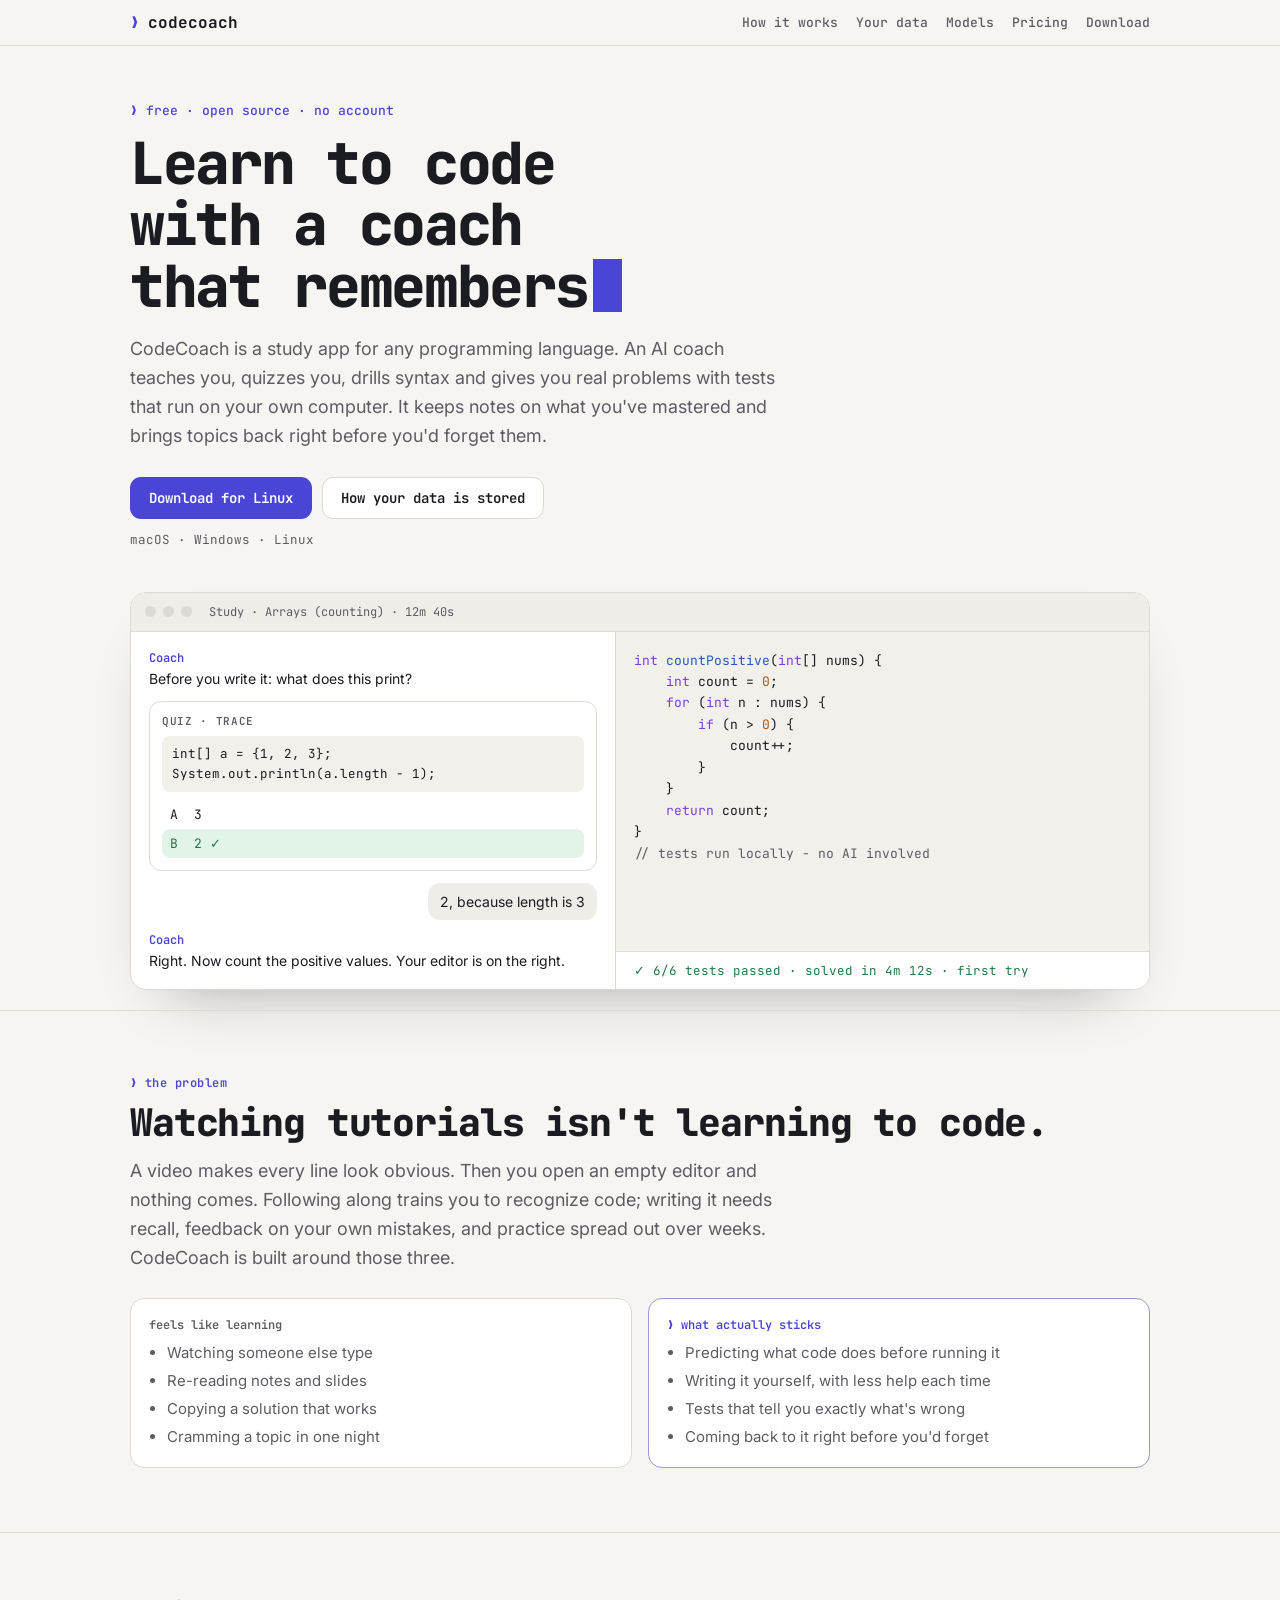
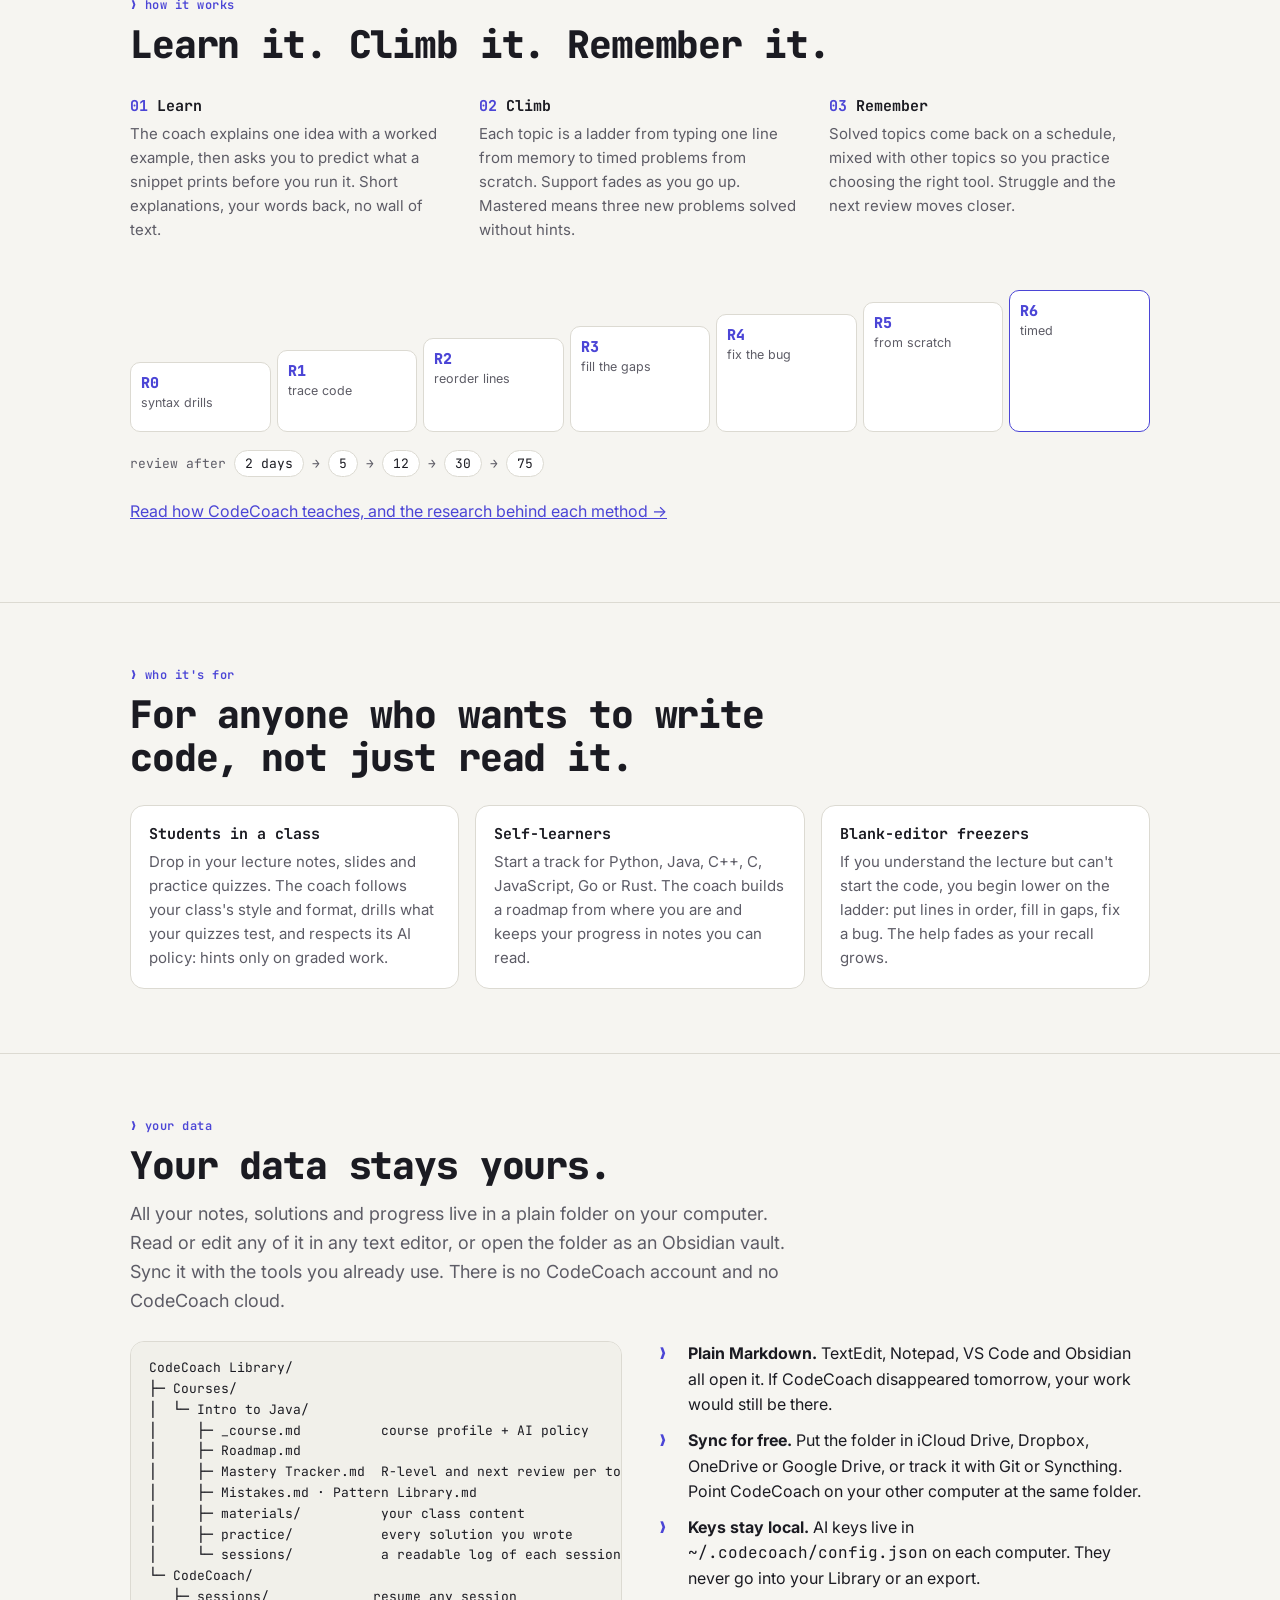
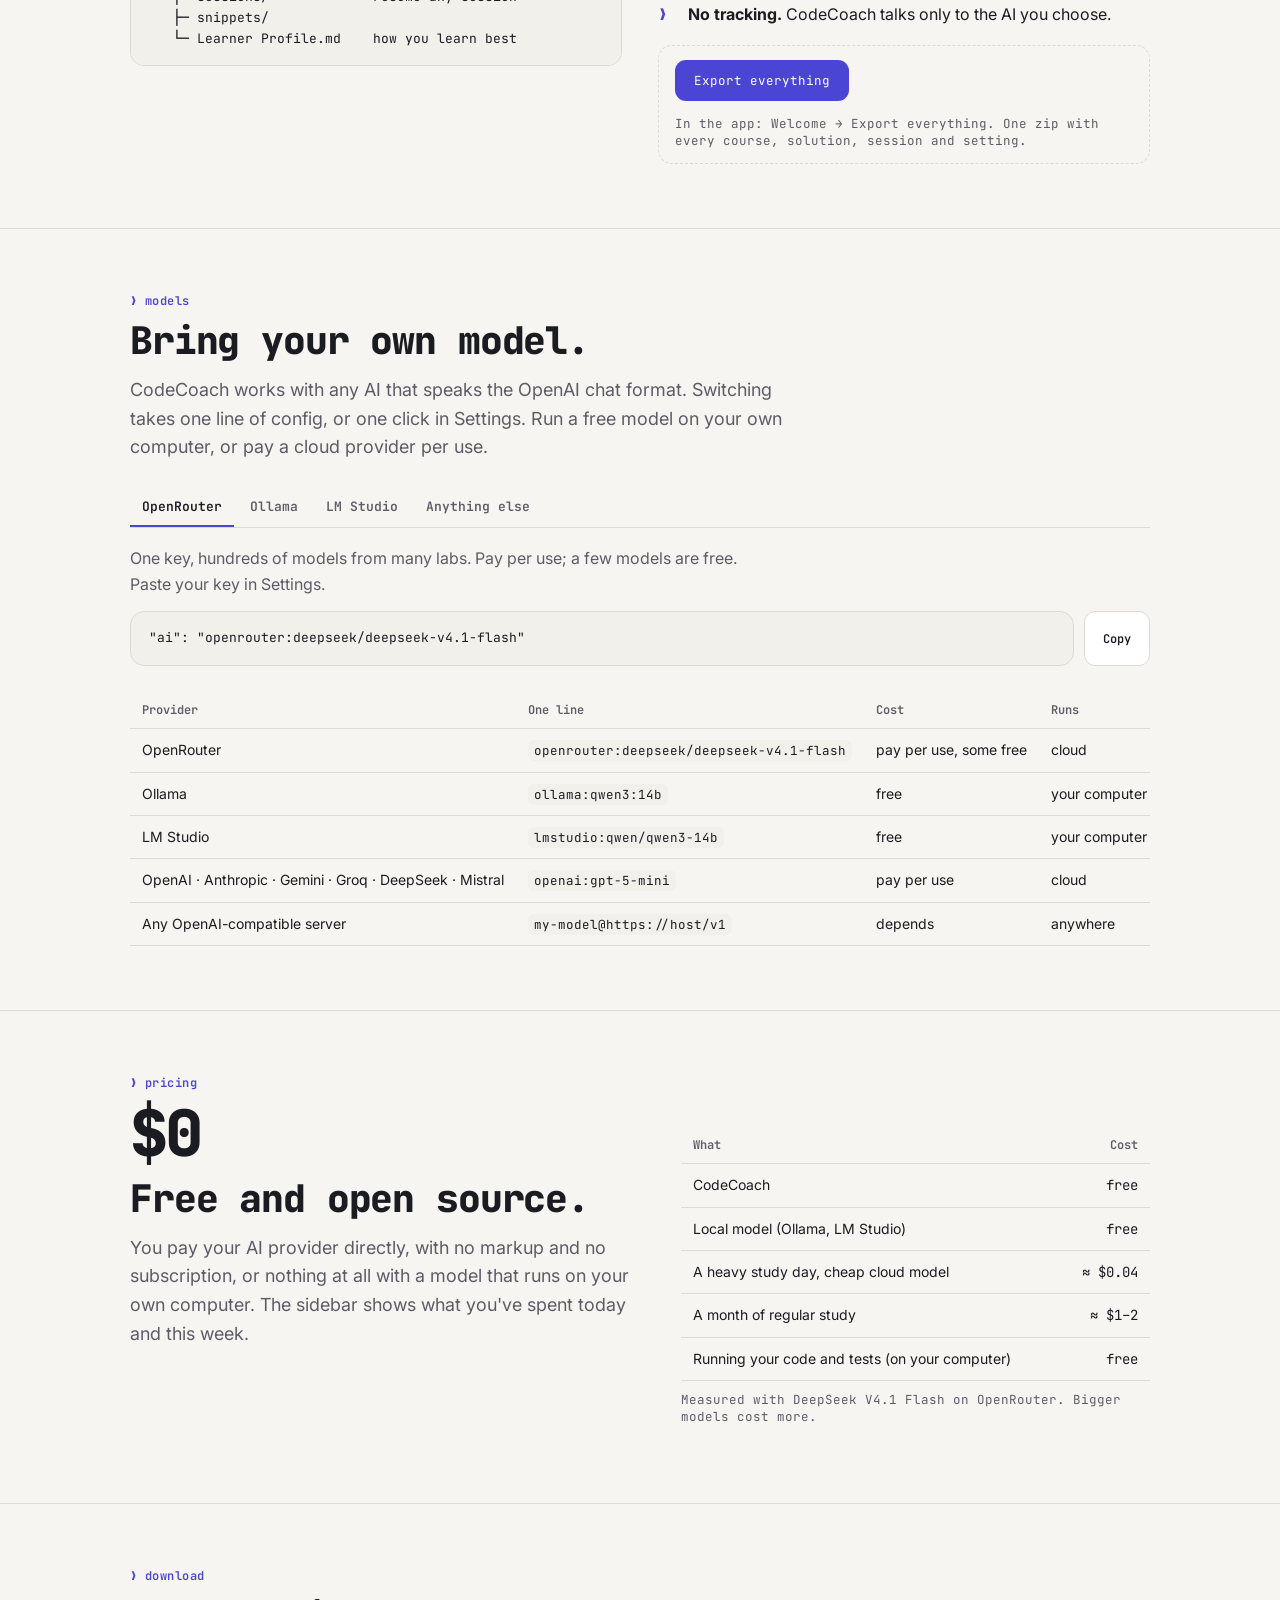
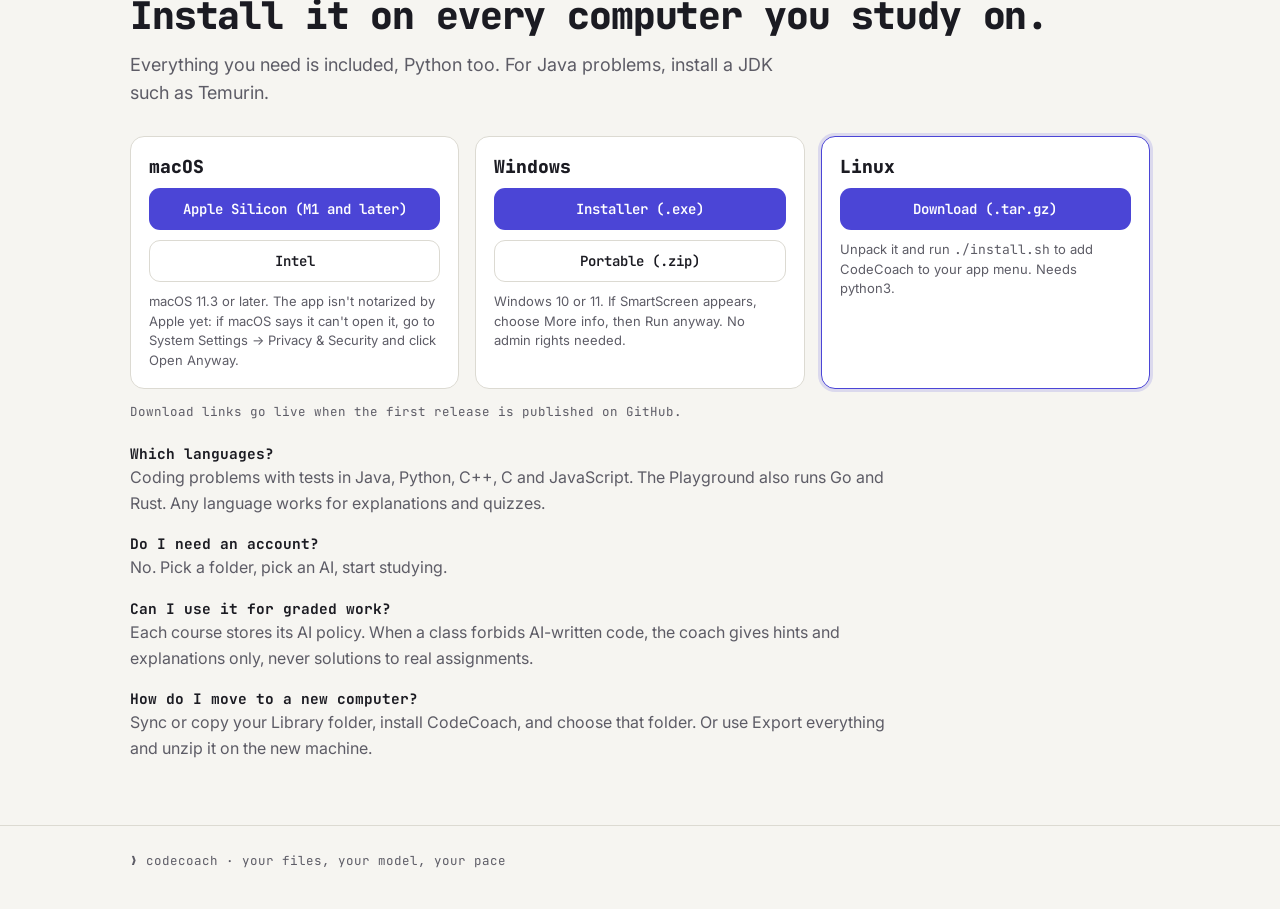
==== commit 6b722a96: "CodeCoach 3.2.0" ====
--- a/site/index.html
+++ b/site/index.html
@@ -269,6 +269,7 @@
         <div><b>R6</b>timed</div>
       </div>
       <div class="gaps" aria-label="Review schedule">review after <span>2 days</span>→<span>5</span>→<span>12</span>→<span>30</span>→<span>75</span></div>
+      <p style="margin-top: 22px;"><a href="how-it-teaches.html">Read how CodeCoach teaches, and the research behind each method →</a></p>
     </div>
   </section>
 
